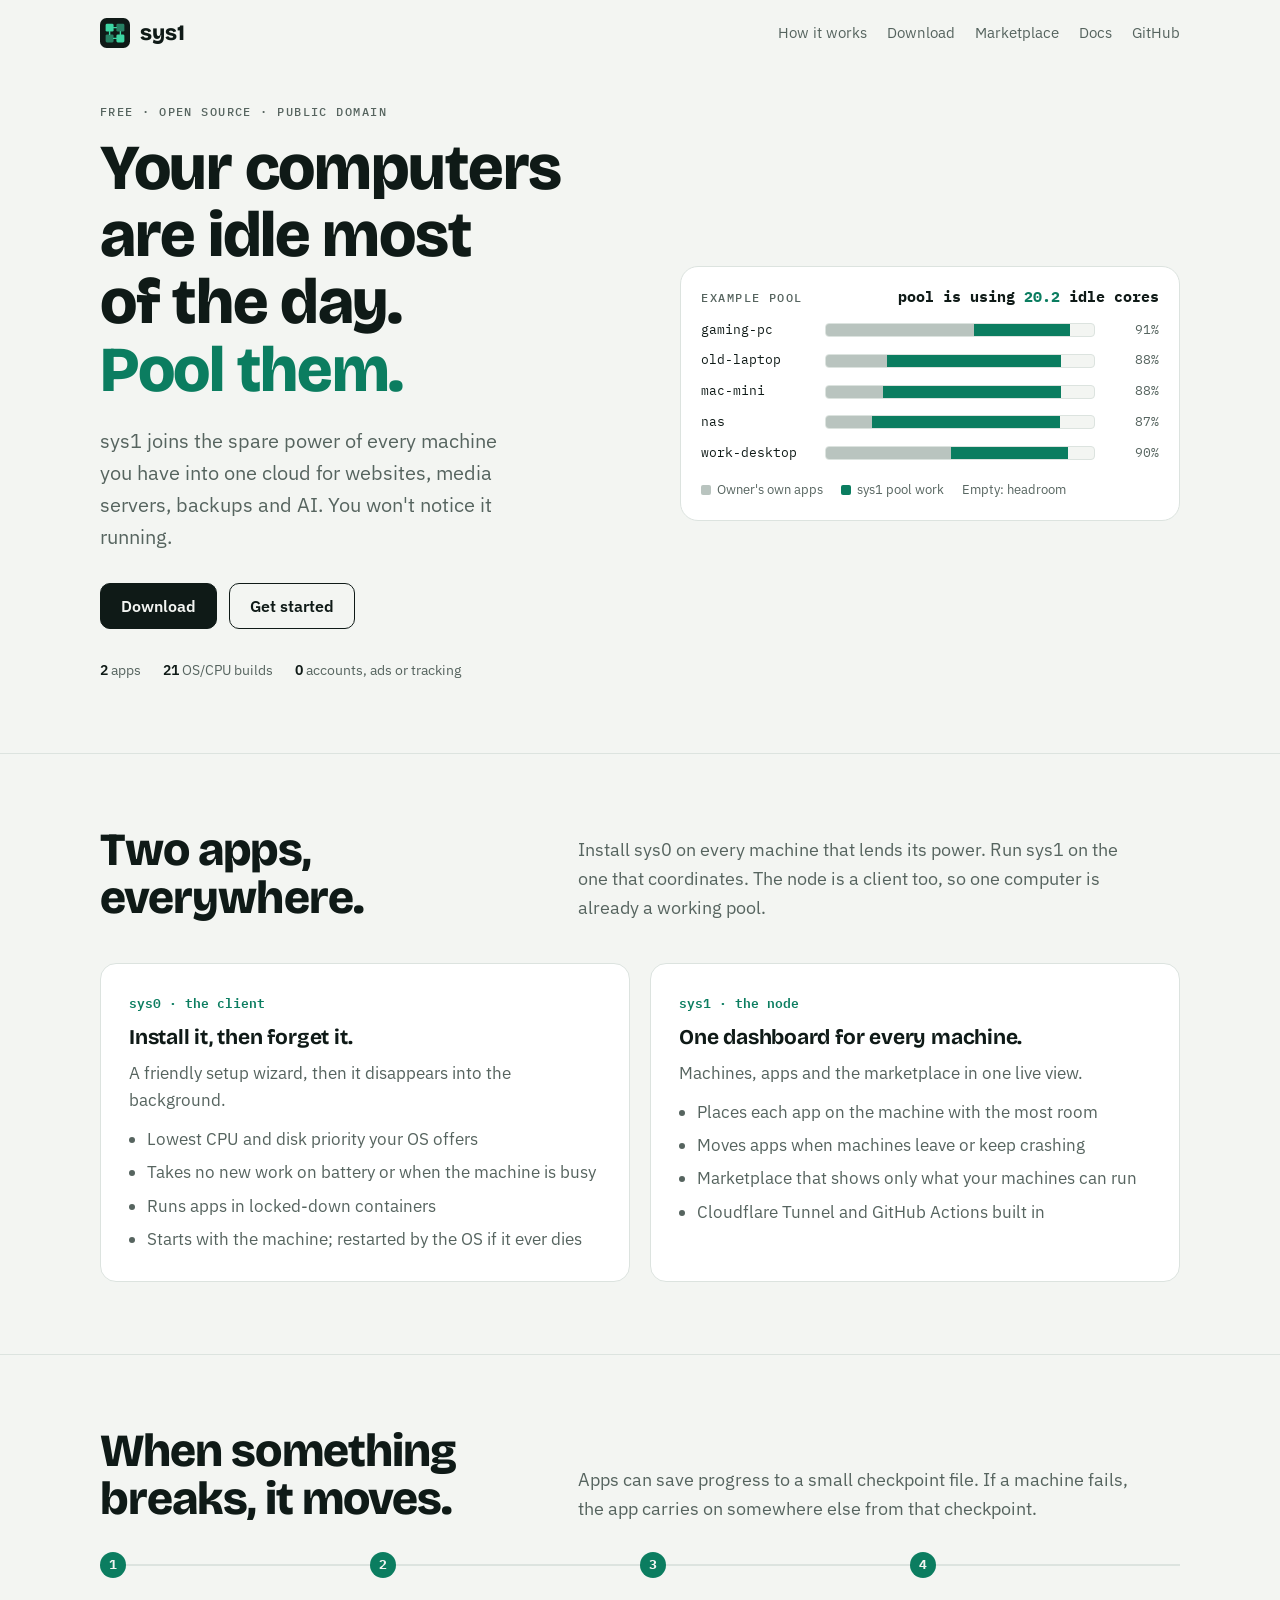
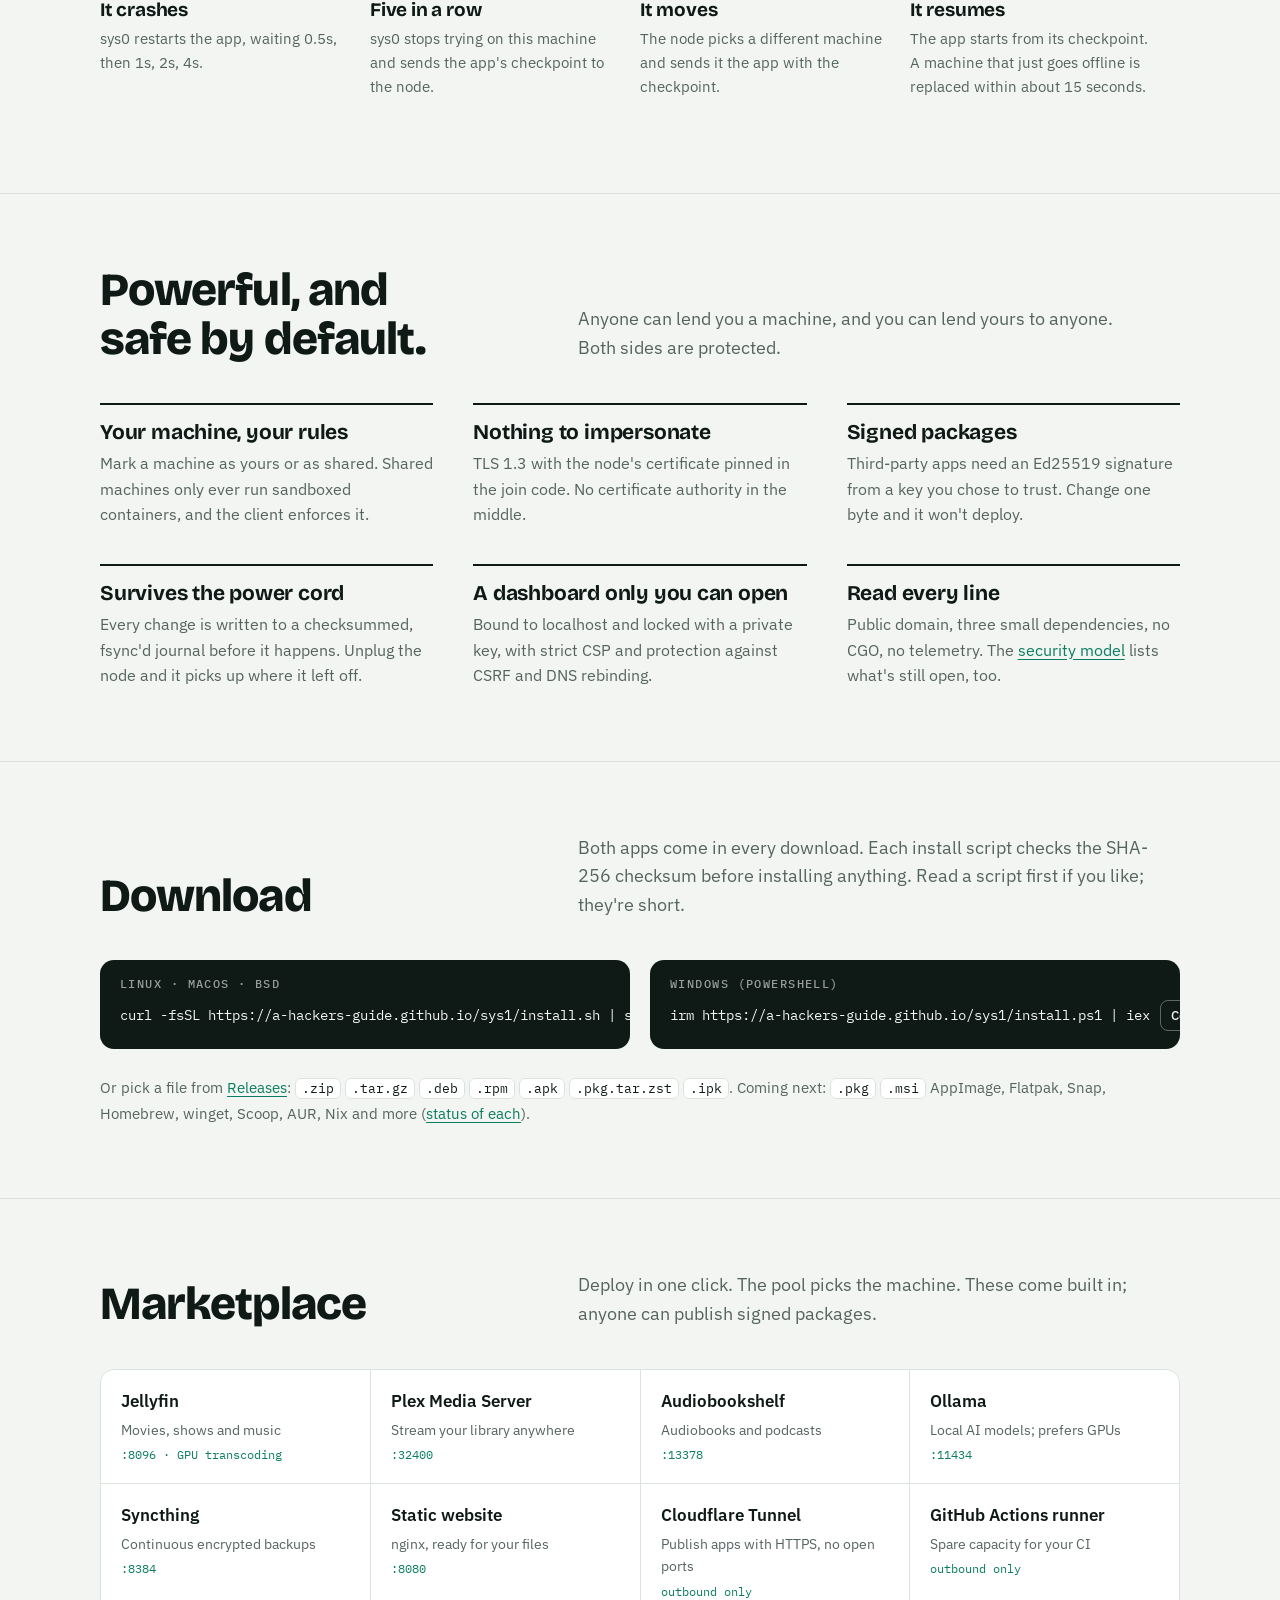
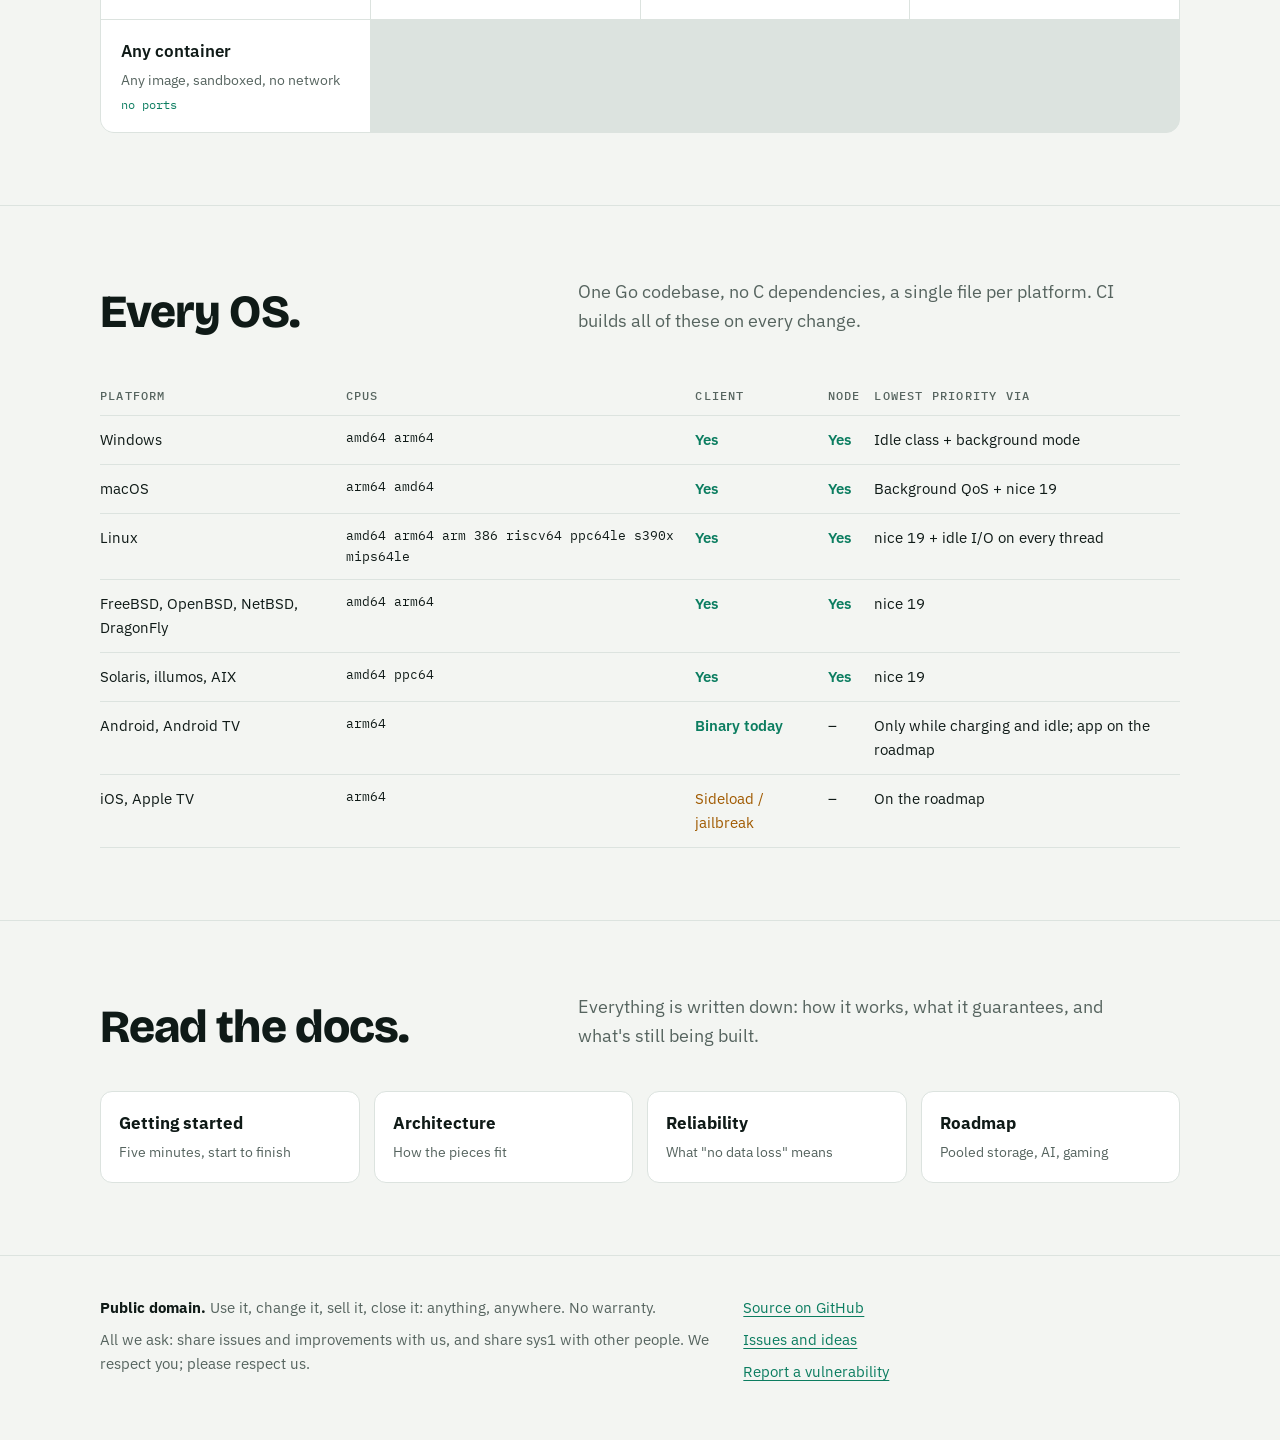
==== site/index.html @ 58df870a "ci, packaging, site: release pipeline and website - CI on Linux, macOS and Windows plus cross-compil" ====
<!doctype html>
<html lang="en">
<head>
<meta charset="utf-8">
<meta name="viewport" content="width=device-width, initial-scale=1, viewport-fit=cover">
<title>sys1</title>
<meta name="description" content="Pool the spare power of every computer you have into one cloud. Free, open source, public domain, every OS.">
<link rel="icon" href="logo.svg" type="image/svg+xml">
<link rel="preconnect" href="https://fonts.googleapis.com">
<link rel="preconnect" href="https://fonts.gstatic.com" crossorigin>
<link rel="stylesheet" href="https://fonts.googleapis.com/css2?family=Bricolage+Grotesque:opsz,wght@12..96,500;12..96,700;12..96,800&family=IBM+Plex+Sans:wght@400;500;600&family=IBM+Plex+Mono:wght@400;500&display=swap">
<style>
/* Layout: a machine-room page. One hero with a live "rack" of machines whose idle
   capacity fills with pool work, then plain, scannable sections on a single column grid. */
:root {
  --paper: #f3f5f2;
  --sheet: #ffffff;
  --ink: #0f1a17;
  --muted: #56645f;
  --rule: #dce3df;
  --led: #0b7d60;      /* idle-LED green: pool work */
  --led-soft: #d6efe6;
  --owner: #b9c4bf;    /* the owner's own usage */
  --amber: #a05a00;
  --display: "Bricolage Grotesque", "Avenir Next", "Segoe UI", sans-serif;
  --body: "IBM Plex Sans", system-ui, -apple-system, "Segoe UI", sans-serif;
  --mono: "IBM Plex Mono", ui-monospace, Menlo, Consolas, monospace;
  color-scheme: light;
}
@media (prefers-color-scheme: dark) {
  :root:not([data-theme="light"]) {
    --paper: #0c1312; --sheet: #131d1b; --ink: #e8efec; --muted: #93a39d; --rule: #22302d;
    --led: #3dd6a3; --led-soft: #133a30; --owner: #3a4945; --amber: #f2b13c; color-scheme: dark;
  }
}
:root[data-theme="dark"] {
  --paper: #0c1312; --sheet: #131d1b; --ink: #e8efec; --muted: #93a39d; --rule: #22302d;
  --led: #3dd6a3; --led-soft: #133a30; --owner: #3a4945; --amber: #f2b13c; color-scheme: dark;
}
* { box-sizing: border-box; }
html { -webkit-text-size-adjust: 100%; }
body {
  margin: 0; background: var(--paper); color: var(--ink);
  font: 17px/1.6 var(--body);
  padding-top: env(safe-area-inset-top, 0px); padding-bottom: env(safe-area-inset-bottom, 0px);
}
a { color: var(--led); text-underline-offset: 3px; }
a:focus-visible, button:focus-visible { outline: 2px solid var(--led); outline-offset: 3px; border-radius: 4px; }
.wrap {
  max-width: 1120px; margin: 0 auto;
  padding-left: max(20px, env(safe-area-inset-left, 0px)); padding-right: max(20px, env(safe-area-inset-right, 0px));
}
h1, h2, h3 { font-family: var(--display); line-height: 1.05; margin: 0; text-wrap: balance; letter-spacing: -.02em; }
h2 { font-size: clamp(30px, 4.4vw, 46px); font-weight: 800; }
h3 { font-size: 21px; font-weight: 700; letter-spacing: -.01em; }
p { margin: 0; }
code, pre, .mono { font-family: var(--mono); font-size: .86em; }
.label { font: 500 12px/1 var(--mono); letter-spacing: .12em; text-transform: uppercase; color: var(--muted); }

/* top bar */
.bar { display: flex; align-items: center; gap: 24px; padding-block: 18px; }
.brand { display: flex; align-items: center; gap: 10px; font: 800 22px var(--display); color: var(--ink); text-decoration: none; }
.bar nav { display: flex; gap: 20px; margin-left: auto; flex-wrap: wrap; }
.bar nav a { color: var(--muted); text-decoration: none; font-size: 15px; }
.bar nav a:hover { color: var(--ink); }

/* hero */
.hero { display: grid; grid-template-columns: 1.05fr 1fr; gap: 56px; align-items: center; padding-block: 40px 72px; }
.hero h1 { font-size: clamp(40px, 5.4vw, 64px); font-weight: 800; }
.hero h1 em { font-style: normal; color: var(--led); }
.hero .lede { font-size: 20px; color: var(--muted); margin-top: 22px; max-width: 34ch; }
.cta { display: flex; gap: 12px; flex-wrap: wrap; margin-top: 30px; }
.btn {
  display: inline-flex; align-items: center; gap: 8px; font: 600 16px var(--body); text-decoration: none;
  padding: 12px 20px; border-radius: 10px; border: 1.5px solid var(--ink); color: var(--ink);
}
.btn.solid { background: var(--ink); color: var(--paper); }
.btn:hover { transform: translateY(-1px); }
.facts { display: flex; gap: 22px; flex-wrap: wrap; margin-top: 30px; color: var(--muted); font-size: 14px; }
.facts b { color: var(--ink); font-weight: 600; }

/* the rack */
.rack { background: var(--sheet); border: 1px solid var(--rule); border-radius: 18px; padding: 20px; min-width: 0; }
.rack-head { display: flex; justify-content: space-between; align-items: baseline; margin-bottom: 14px; gap: 12px; flex-wrap: wrap; }
.rack-total { font: 700 15px var(--mono); font-variant-numeric: tabular-nums; }
.rack-total span { color: var(--led); }
.machines { display: grid; gap: 10px; }
.m { display: grid; grid-template-columns: 112px 1fr 52px; gap: 12px; align-items: center; font-size: 13px; }
.m .name { font-family: var(--mono); white-space: nowrap; overflow: hidden; text-overflow: ellipsis; }
.m .meter { height: 14px; border-radius: 4px; background: var(--paper); border: 1px solid var(--rule); display: flex; overflow: hidden; }
.m .own { background: var(--owner); transition: width .9s ease; }
.m .pool { background: var(--led); transition: width .9s ease; }
.m .pct { font-family: var(--mono); font-variant-numeric: tabular-nums; text-align: right; color: var(--muted); }
.legend { display: flex; gap: 18px; margin-top: 16px; font-size: 13px; color: var(--muted); flex-wrap: wrap; }
.legend i { display: inline-block; width: 10px; height: 10px; border-radius: 2px; margin-right: 6px; vertical-align: -1px; }

section { padding-block: 72px; border-top: 1px solid var(--rule); }
.intro { display: grid; grid-template-columns: 1fr 1.4fr; gap: 48px; margin-bottom: 40px; align-items: end; }
.intro p { color: var(--muted); font-size: 18px; max-width: 52ch; }

/* two apps */
.apps { display: grid; grid-template-columns: 1fr 1fr; gap: 20px; }
.app { background: var(--sheet); border: 1px solid var(--rule); border-radius: 16px; padding: 28px; display: grid; gap: 12px; align-content: start; }
.app .tag { font: 600 13px var(--mono); color: var(--led); }
.app ul { margin: 0; padding-left: 18px; color: var(--muted); display: grid; gap: 6px; }

/* features */
.feats { display: grid; grid-template-columns: repeat(3, 1fr); gap: 36px 40px; }
.feat { display: grid; gap: 8px; align-content: start; border-top: 2px solid var(--ink); padding-top: 16px; }
.feat p { color: var(--muted); font-size: 16px; }

/* failover sequence */
.steps { display: grid; grid-template-columns: repeat(4, 1fr); gap: 0; counter-reset: s; }
.step { padding: 22px 22px 22px 0; border-top: 2px solid var(--rule); position: relative; display: grid; gap: 8px; align-content: start; }
.step::before { counter-increment: s; content: counter(s); font: 700 13px var(--mono); color: var(--paper); background: var(--led); width: 26px; height: 26px; border-radius: 50%; display: grid; place-items: center; position: absolute; top: -14px; left: 0; }
.step h3 { margin-top: 12px; font-size: 19px; }
.step p { color: var(--muted); font-size: 15px; }

/* install */
.install { display: grid; grid-template-columns: 1fr 1fr; gap: 20px; }
.cmd { background: var(--ink); color: var(--paper); border-radius: 14px; padding: 18px 20px; display: grid; gap: 10px; min-width: 0; }
.cmd .label { color: color-mix(in srgb, var(--paper) 60%, transparent); }
.cmd-row { display: flex; gap: 10px; align-items: center; }
.cmd pre { margin: 0; overflow-x: auto; flex: 1; min-width: 0; font-size: 14px; }
.copy { font: 500 13px var(--body); background: transparent; color: var(--paper); border: 1px solid color-mix(in srgb, var(--paper) 35%, transparent); border-radius: 8px; padding: 6px 10px; cursor: pointer; flex: none; }
.copy:hover { border-color: var(--paper); }
.formats { margin-top: 26px; color: var(--muted); font-size: 15px; }
.formats code { background: var(--sheet); border: 1px solid var(--rule); border-radius: 6px; padding: 1px 6px; color: var(--ink); white-space: nowrap; line-height: 2.1; }

/* marketplace */
.pkgs { display: grid; grid-template-columns: repeat(auto-fill, minmax(230px, 1fr)); gap: 1px; background: var(--rule); border: 1px solid var(--rule); border-radius: 14px; overflow: hidden; }
.pkg { background: var(--sheet); padding: 18px 20px; display: grid; gap: 4px; align-content: start; }
.pkg b { font-weight: 600; }
.pkg span { color: var(--muted); font-size: 14px; }
.pkg .port { font-family: var(--mono); font-size: 12px; color: var(--led); }

/* platforms */
.plat { overflow-x: auto; }
table { border-collapse: collapse; width: 100%; font-size: 15px; min-width: 620px; }
th, td { text-align: left; padding: 12px 14px 12px 0; border-bottom: 1px solid var(--rule); vertical-align: top; }
th { font: 500 12px var(--mono); letter-spacing: .1em; text-transform: uppercase; color: var(--muted); }
td.y { color: var(--led); font-weight: 600; }
td.r { color: var(--amber); }

.docs { display: grid; grid-template-columns: repeat(4, 1fr); gap: 14px; }
.doc { display: grid; gap: 4px; padding: 18px; border: 1px solid var(--rule); border-radius: 12px; text-decoration: none; color: var(--ink); background: var(--sheet); }
.doc:hover { border-color: var(--led); }
.doc span { color: var(--muted); font-size: 14px; }

footer { border-top: 1px solid var(--rule); padding-block: 40px 56px; color: var(--muted); font-size: 15px; }
footer .wrap { display: grid; grid-template-columns: 1.4fr 1fr; gap: 32px; }
footer p + p { margin-top: 8px; }

@media (max-width: 900px) {
  .hero, .intro, .apps, .install, footer .wrap { grid-template-columns: 1fr; }
  .hero { gap: 36px; padding-block: 20px 56px; }
  .feats { grid-template-columns: 1fr 1fr; }
  .steps { grid-template-columns: 1fr 1fr; row-gap: 28px; }
  .docs { grid-template-columns: 1fr 1fr; }
}
@media (max-width: 560px) {
  body { font-size: 16px; }
  .bar nav { display: none; }
  .feats, .steps, .docs { grid-template-columns: 1fr; }
  .m { grid-template-columns: 84px 1fr 44px; gap: 8px; }
  .hero .lede { font-size: 18px; }
  section { padding-block: 56px; }
}
@media (prefers-reduced-motion: reduce) { * { transition: none !important; } .btn:hover { transform: none; } }
</style>
</head>
<body>
<header class="wrap bar">
  <a class="brand" href="#"><img src="logo.svg" width="30" height="30" alt="">sys1</a>
  <nav aria-label="Main">
    <a href="#how">How it works</a>
    <a href="#download">Download</a>
    <a href="#marketplace">Marketplace</a>
    <a href="https://github.com/A-Hackers-Guide/sys1/tree/main/docs">Docs</a>
    <a href="https://github.com/A-Hackers-Guide/sys1">GitHub</a>
  </nav>
</header>

<main>
  <div class="wrap hero">
    <div>
      <p class="label">Free · open source · public domain</p>
      <h1 style="margin-top:16px">Your computers are idle most of the day. <em>Pool them.</em></h1>
      <p class="lede">sys1 joins the spare power of every machine you have into one cloud for websites, media servers, backups and AI. You won't notice it running.</p>
      <div class="cta">
        <a class="btn solid" href="#download">Download</a>
        <a class="btn" href="https://github.com/A-Hackers-Guide/sys1/blob/main/docs/GETTING-STARTED.md">Get started</a>
      </div>
      <div class="facts">
        <span><b>2</b> apps</span>
        <span><b>21</b> OS/CPU builds</span>
        <span><b>0</b> accounts, ads or tracking</span>
      </div>
    </div>

    <figure class="rack" aria-label="Example pool of five machines" style="margin:0">
      <div class="rack-head">
        <span class="label">Example pool</span>
        <span class="rack-total">pool is using <span id="total">0.0</span> idle cores</span>
      </div>
      <div class="machines" id="machines"></div>
      <div class="legend">
        <span><i style="background:var(--owner)"></i>Owner's own apps</span>
        <span><i style="background:var(--led)"></i>sys1 pool work</span>
        <span>Empty: headroom</span>
      </div>
    </figure>
  </div>

  <section id="how">
    <div class="wrap">
      <div class="intro">
        <h2>Two apps, everywhere.</h2>
        <p>Install sys0 on every machine that lends its power. Run sys1 on the one that coordinates. The node is a client too, so one computer is already a working pool.</p>
      </div>
      <div class="apps">
        <article class="app">
          <span class="tag">sys0 · the client</span>
          <h3>Install it, then forget it.</h3>
          <p style="color:var(--muted)">A friendly setup wizard, then it disappears into the background.</p>
          <ul>
            <li>Lowest CPU and disk priority your OS offers</li>
            <li>Takes no new work on battery or when the machine is busy</li>
            <li>Runs apps in locked-down containers</li>
            <li>Starts with the machine; restarted by the OS if it ever dies</li>
          </ul>
        </article>
        <article class="app">
          <span class="tag">sys1 · the node</span>
          <h3>One dashboard for every machine.</h3>
          <p style="color:var(--muted)">Machines, apps and the marketplace in one live view.</p>
          <ul>
            <li>Places each app on the machine with the most room</li>
            <li>Moves apps when machines leave or keep crashing</li>
            <li>Marketplace that shows only what your machines can run</li>
            <li>Cloudflare Tunnel and GitHub Actions built in</li>
          </ul>
        </article>
      </div>
    </div>
  </section>

  <section>
    <div class="wrap">
      <div class="intro">
        <h2>When something breaks, it moves.</h2>
        <p>Apps can save progress to a small checkpoint file. If a machine fails, the app carries on somewhere else from that checkpoint.</p>
      </div>
      <div class="steps">
        <div class="step"><h3>It crashes</h3><p>sys0 restarts the app, waiting 0.5s, then 1s, 2s, 4s.</p></div>
        <div class="step"><h3>Five in a row</h3><p>sys0 stops trying on this machine and sends the app's checkpoint to the node.</p></div>
        <div class="step"><h3>It moves</h3><p>The node picks a different machine and sends it the app with the checkpoint.</p></div>
        <div class="step"><h3>It resumes</h3><p>The app starts from its checkpoint. A machine that just goes offline is replaced within about 15 seconds.</p></div>
      </div>
    </div>
  </section>

  <section>
    <div class="wrap">
      <div class="intro">
        <h2>Powerful, and safe by default.</h2>
        <p>Anyone can lend you a machine, and you can lend yours to anyone. Both sides are protected.</p>
      </div>
      <div class="feats">
        <div class="feat"><h3>Your machine, your rules</h3><p>Mark a machine as yours or as shared. Shared machines only ever run sandboxed containers, and the client enforces it.</p></div>
        <div class="feat"><h3>Nothing to impersonate</h3><p>TLS 1.3 with the node's certificate pinned in the join code. No certificate authority in the middle.</p></div>
        <div class="feat"><h3>Signed packages</h3><p>Third-party apps need an Ed25519 signature from a key you chose to trust. Change one byte and it won't deploy.</p></div>
        <div class="feat"><h3>Survives the power cord</h3><p>Every change is written to a checksummed, fsync'd journal before it happens. Unplug the node and it picks up where it left off.</p></div>
        <div class="feat"><h3>A dashboard only you can open</h3><p>Bound to localhost and locked with a private key, with strict CSP and protection against CSRF and DNS rebinding.</p></div>
        <div class="feat"><h3>Read every line</h3><p>Public domain, three small dependencies, no CGO, no telemetry. The <a href="https://github.com/A-Hackers-Guide/sys1/blob/main/docs/SECURITY-MODEL.md">security model</a> lists what's still open, too.</p></div>
      </div>
    </div>
  </section>

  <section id="download">
    <div class="wrap">
      <div class="intro">
        <h2>Download</h2>
        <p>Both apps come in every download. Each install script checks the SHA-256 checksum before installing anything. Read a script first if you like; they're short.</p>
      </div>
      <div class="install">
        <div class="cmd">
          <span class="label">Linux · macOS · BSD</span>
          <div class="cmd-row"><pre id="c1">curl -fsSL https://a-hackers-guide.github.io/sys1/install.sh | sh</pre><button class="copy" data-copy="c1">Copy</button></div>
        </div>
        <div class="cmd">
          <span class="label">Windows (PowerShell)</span>
          <div class="cmd-row"><pre id="c2">irm https://a-hackers-guide.github.io/sys1/install.ps1 | iex</pre><button class="copy" data-copy="c2">Copy</button></div>
        </div>
      </div>
      <p class="formats">
        Or pick a file from <a href="https://github.com/A-Hackers-Guide/sys1/releases">Releases</a>:
        <code>.zip</code> <code>.tar.gz</code> <code>.deb</code> <code>.rpm</code> <code>.apk</code> <code>.pkg.tar.zst</code> <code>.ipk</code>.
        Coming next: <code>.pkg</code> <code>.msi</code> AppImage, Flatpak, Snap, Homebrew, winget, Scoop, AUR, Nix and more
        (<a href="https://github.com/A-Hackers-Guide/sys1/blob/main/docs/DISTRIBUTION.md">status of each</a>).
      </p>
    </div>
  </section>

  <section id="marketplace">
    <div class="wrap">
      <div class="intro">
        <h2>Marketplace</h2>
        <p>Deploy in one click. The pool picks the machine. These come built in; anyone can publish signed packages.</p>
      </div>
      <div class="pkgs">
        <div class="pkg"><b>Jellyfin</b><span>Movies, shows and music</span><span class="port">:8096 · GPU transcoding</span></div>
        <div class="pkg"><b>Plex Media Server</b><span>Stream your library anywhere</span><span class="port">:32400</span></div>
        <div class="pkg"><b>Audiobookshelf</b><span>Audiobooks and podcasts</span><span class="port">:13378</span></div>
        <div class="pkg"><b>Ollama</b><span>Local AI models; prefers GPUs</span><span class="port">:11434</span></div>
        <div class="pkg"><b>Syncthing</b><span>Continuous encrypted backups</span><span class="port">:8384</span></div>
        <div class="pkg"><b>Static website</b><span>nginx, ready for your files</span><span class="port">:8080</span></div>
        <div class="pkg"><b>Cloudflare Tunnel</b><span>Publish apps with HTTPS, no open ports</span><span class="port">outbound only</span></div>
        <div class="pkg"><b>GitHub Actions runner</b><span>Spare capacity for your CI</span><span class="port">outbound only</span></div>
        <div class="pkg"><b>Any container</b><span>Any image, sandboxed, no network</span><span class="port">no ports</span></div>
      </div>
    </div>
  </section>

  <section>
    <div class="wrap">
      <div class="intro">
        <h2>Every OS.</h2>
        <p>One Go codebase, no C dependencies, a single file per platform. CI builds all of these on every change.</p>
      </div>
      <div class="plat">
        <table>
          <thead><tr><th>Platform</th><th>CPUs</th><th>Client</th><th>Node</th><th>Lowest priority via</th></tr></thead>
          <tbody>
            <tr><td>Windows</td><td class="mono">amd64 arm64</td><td class="y">Yes</td><td class="y">Yes</td><td>Idle class + background mode</td></tr>
            <tr><td>macOS</td><td class="mono">arm64 amd64</td><td class="y">Yes</td><td class="y">Yes</td><td>Background QoS + nice 19</td></tr>
            <tr><td>Linux</td><td class="mono">amd64 arm64 arm 386 riscv64 ppc64le s390x mips64le</td><td class="y">Yes</td><td class="y">Yes</td><td>nice 19 + idle I/O on every thread</td></tr>
            <tr><td>FreeBSD, OpenBSD, NetBSD, DragonFly</td><td class="mono">amd64 arm64</td><td class="y">Yes</td><td class="y">Yes</td><td>nice 19</td></tr>
            <tr><td>Solaris, illumos, AIX</td><td class="mono">amd64 ppc64</td><td class="y">Yes</td><td class="y">Yes</td><td>nice 19</td></tr>
            <tr><td>Android, Android TV</td><td class="mono">arm64</td><td class="y">Binary today</td><td>–</td><td>Only while charging and idle; app on the roadmap</td></tr>
            <tr><td>iOS, Apple TV</td><td class="mono">arm64</td><td class="r">Sideload / jailbreak</td><td>–</td><td>On the roadmap</td></tr>
          </tbody>
        </table>
      </div>
    </div>
  </section>

  <section>
    <div class="wrap">
      <div class="intro">
        <h2>Read the docs.</h2>
        <p>Everything is written down: how it works, what it guarantees, and what's still being built.</p>
      </div>
      <div class="docs">
        <a class="doc" href="https://github.com/A-Hackers-Guide/sys1/blob/main/docs/GETTING-STARTED.md"><b>Getting started</b><span>Five minutes, start to finish</span></a>
        <a class="doc" href="https://github.com/A-Hackers-Guide/sys1/blob/main/docs/ARCHITECTURE.md"><b>Architecture</b><span>How the pieces fit</span></a>
        <a class="doc" href="https://github.com/A-Hackers-Guide/sys1/blob/main/docs/RELIABILITY.md"><b>Reliability</b><span>What "no data loss" means</span></a>
        <a class="doc" href="https://github.com/A-Hackers-Guide/sys1/blob/main/docs/ROADMAP.md"><b>Roadmap</b><span>Pooled storage, AI, gaming</span></a>
      </div>
    </div>
  </section>
</main>

<footer>
  <div class="wrap">
    <div>
      <p><b style="color:var(--ink)">Public domain.</b> Use it, change it, sell it, close it: anything, anywhere. No warranty.</p>
      <p>All we ask: share issues and improvements with us, and share sys1 with other people. We respect you; please respect us.</p>
    </div>
    <div>
      <p><a href="https://github.com/A-Hackers-Guide/sys1">Source on GitHub</a></p>
      <p><a href="https://github.com/A-Hackers-Guide/sys1/issues">Issues and ideas</a></p>
      <p><a href="https://github.com/A-Hackers-Guide/sys1/security/advisories/new">Report a vulnerability</a></p>
    </div>
  </div>
</footer>

<script>
// The rack: five example machines. Grey is what the owner is using; green is
// the pool filling the gap, never more, and backing off when the owner needs it.
(() => {
  const rack = [
    ["gaming-pc", 8], ["old-laptop", 4], ["mac-mini", 10], ["nas", 4], ["work-desktop", 12],
  ].map(([name, cores]) => ({ name, cores, own: 0.2 + Math.random() * 0.4 }));
  const host = document.getElementById("machines");
  rack.forEach((m) => {
    const row = document.createElement("div");
    row.className = "m";
    row.innerHTML = '<span class="name"></span><span class="meter"><i class="own"></i><i class="pool"></i></span><span class="pct"></span>';
    row.querySelector(".name").textContent = m.name;
    host.append(row);
    m.el = row;
  });
  const still = matchMedia("(prefers-reduced-motion: reduce)").matches;
  function tick() {
    let total = 0;
    rack.forEach((m) => {
      if (!still) m.own = Math.min(0.92, Math.max(0.04, m.own + (Math.random() - 0.5) * 0.35));
      const pool = Math.max(0, 0.95 - m.own) * 0.9;
      total += pool * m.cores;
      m.el.querySelector(".own").style.width = (m.own * 100).toFixed(1) + "%";
      m.el.querySelector(".pool").style.width = (pool * 100).toFixed(1) + "%";
      m.el.querySelector(".pct").textContent = Math.round((m.own + pool) * 100) + "%";
    });
    document.getElementById("total").textContent = total.toFixed(1);
  }
  tick();
  if (!still) setInterval(tick, 1800);

  document.querySelectorAll("[data-copy]").forEach((b) => b.addEventListener("click", async () => {
    const text = document.getElementById(b.dataset.copy).textContent;
    try { await navigator.clipboard.writeText(text); b.textContent = "Copied"; }
    catch { getSelection().selectAllChildren(document.getElementById(b.dataset.copy)); b.textContent = "Press ⌘C"; }
    setTimeout(() => (b.textContent = "Copy"), 1800);
  }));
})();
</script>
</body>
</html>
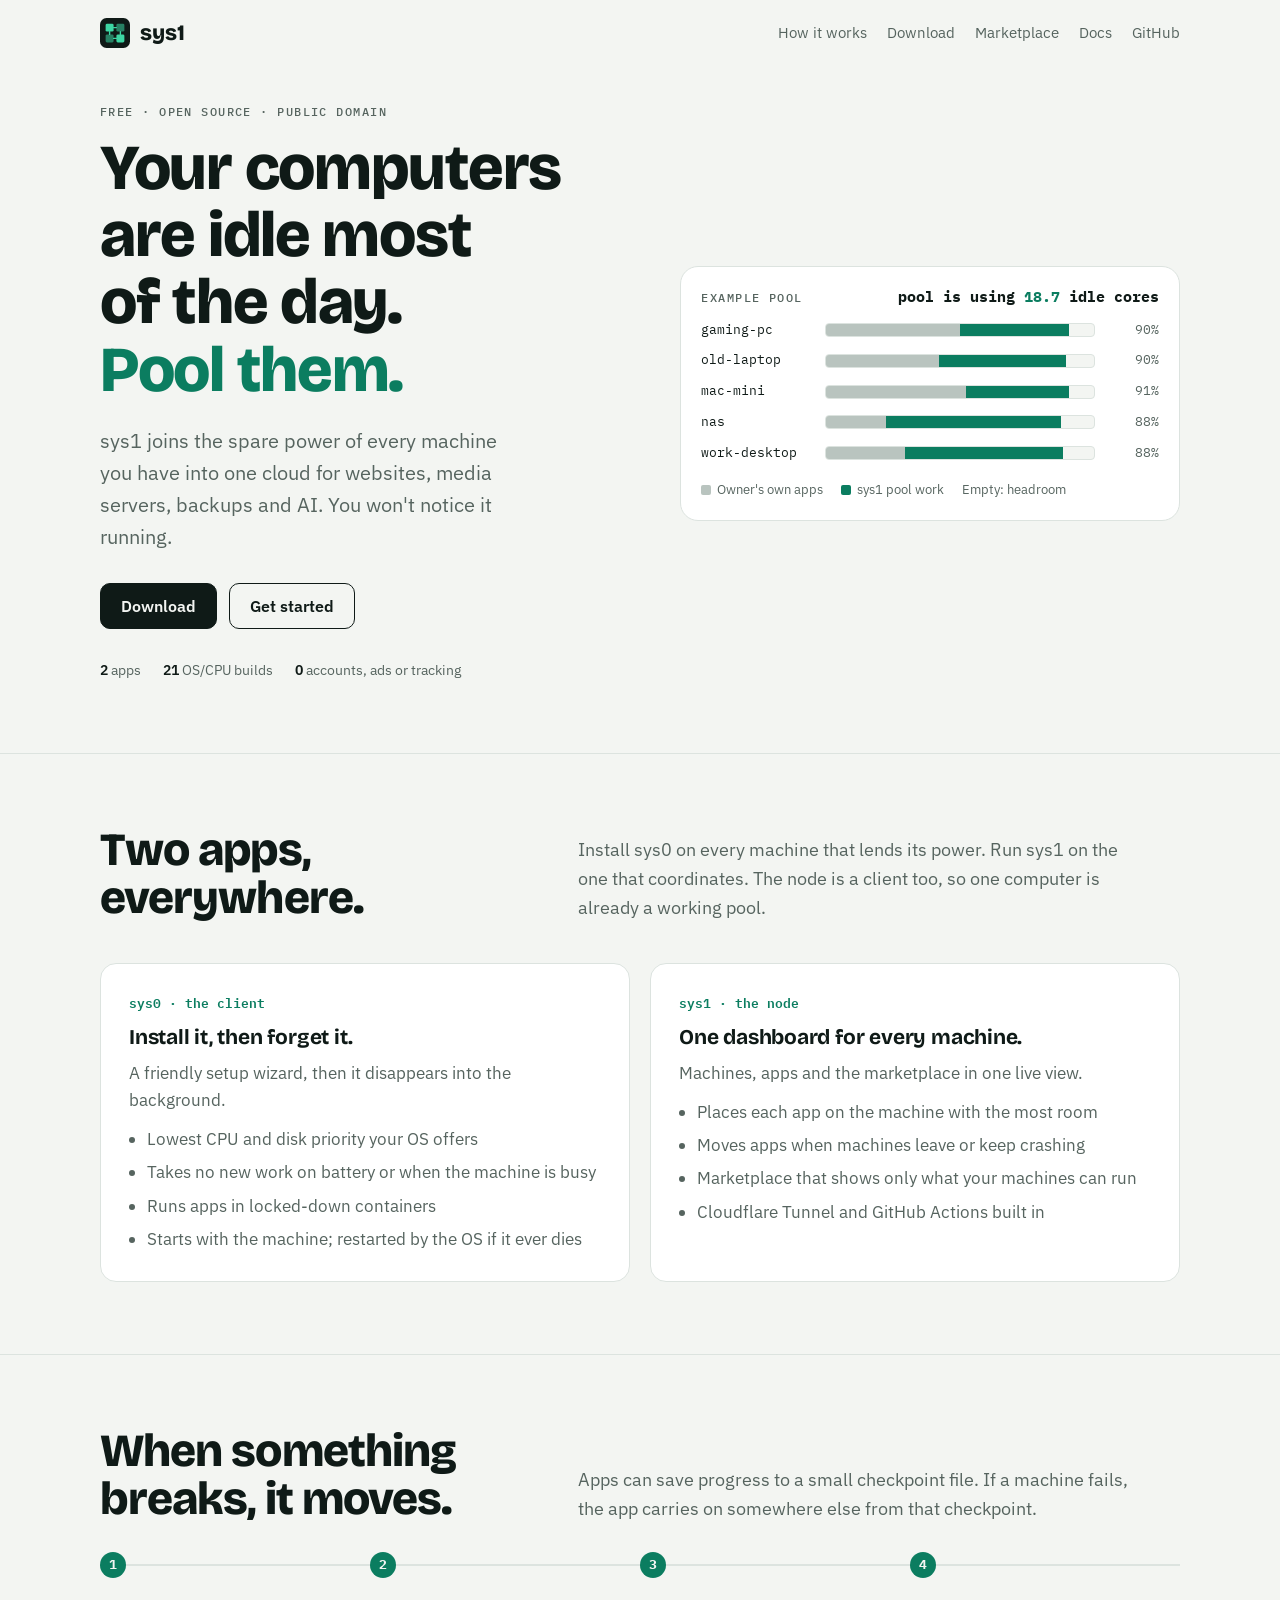
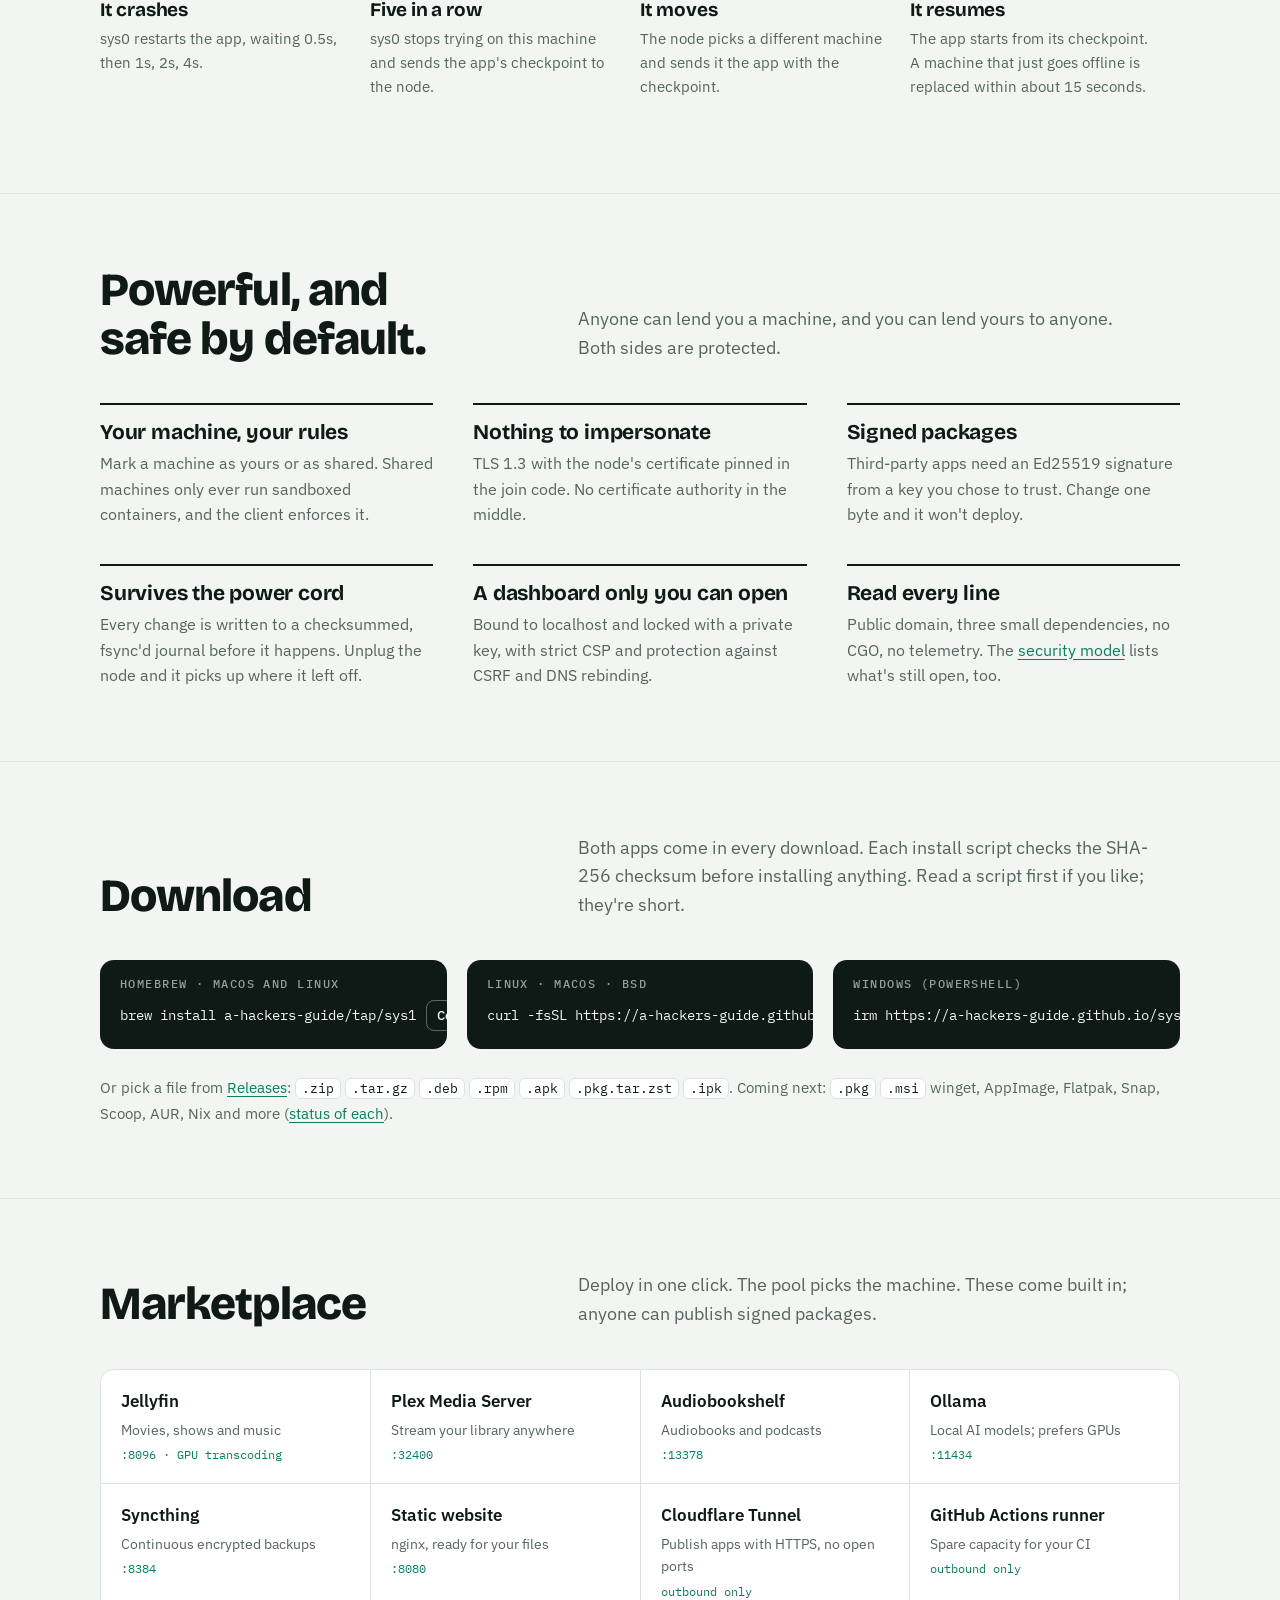
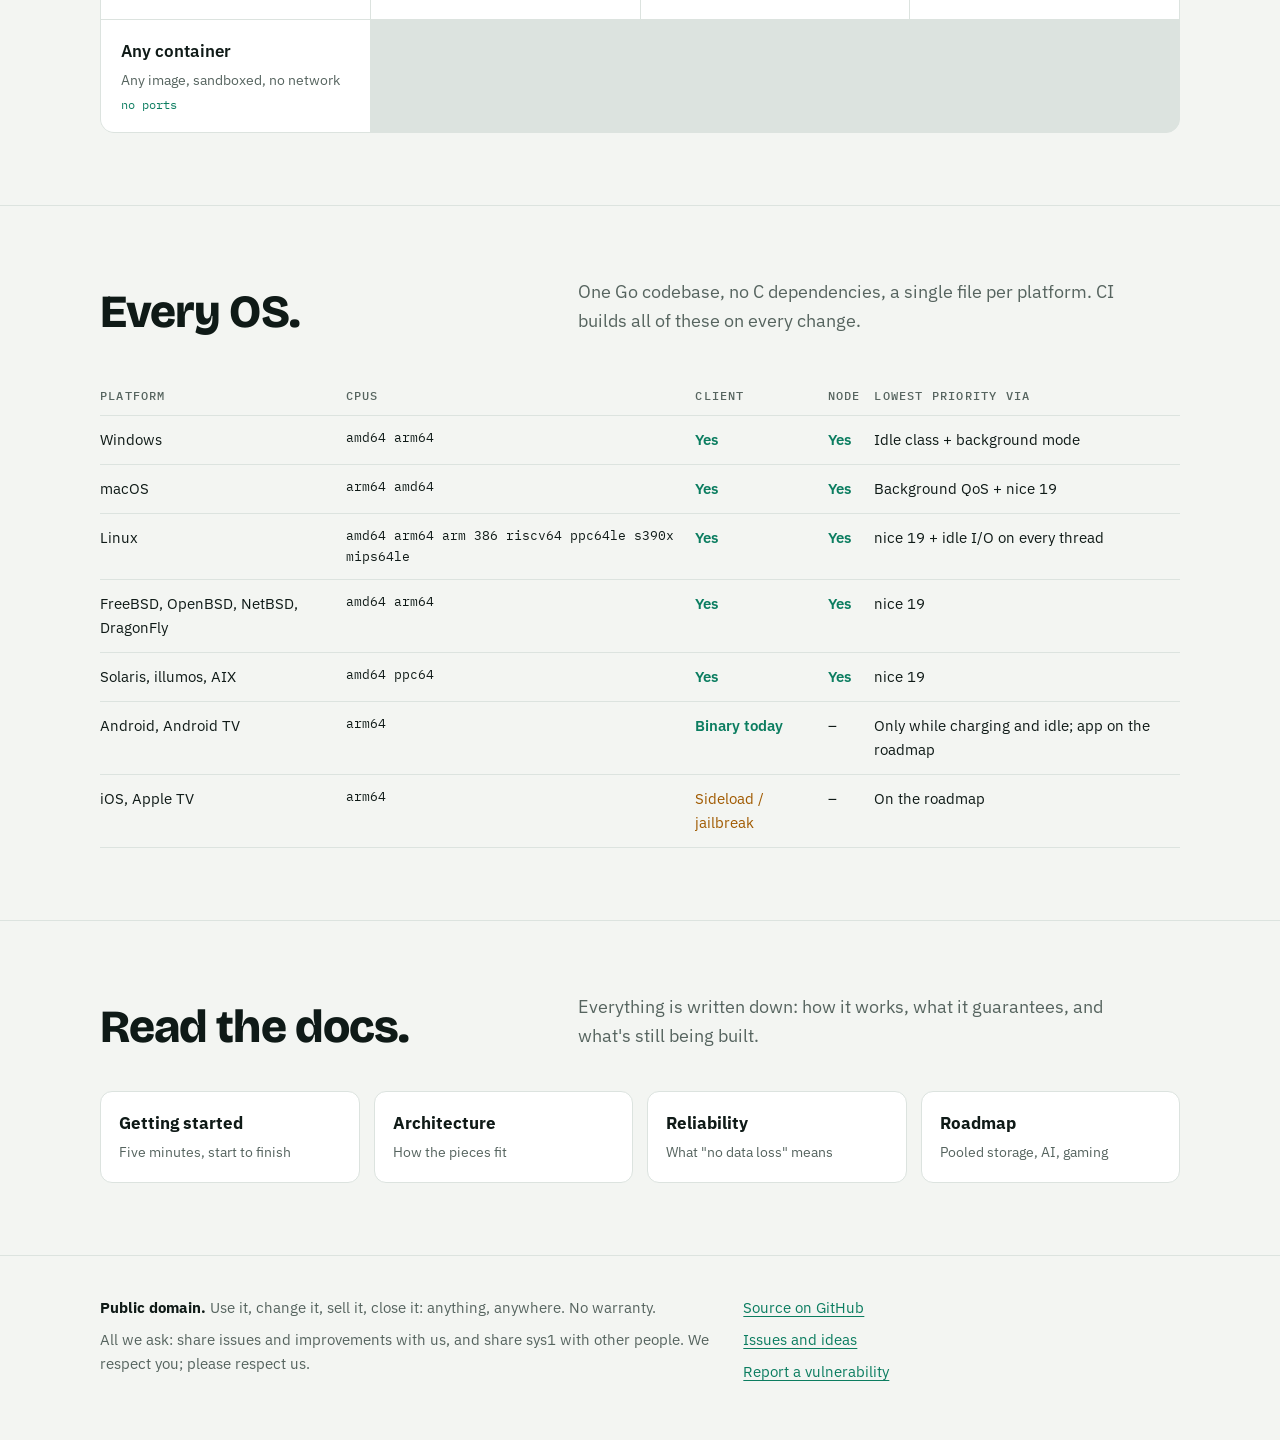
==== commit d7913ea3: "docs, site: install with Homebrew; winget status Homebrew is live through A-Hackers-Guide/homebrew-t" ====
--- a/site/index.html
+++ b/site/index.html
@@ -117,7 +117,7 @@
 .step p { color: var(--muted); font-size: 15px; }
 
 /* install */
-.install { display: grid; grid-template-columns: 1fr 1fr; gap: 20px; }
+.install { display: grid; grid-template-columns: repeat(3, 1fr); gap: 20px; }
 .cmd { background: var(--ink); color: var(--paper); border-radius: 14px; padding: 18px 20px; display: grid; gap: 10px; min-width: 0; }
 .cmd .label { color: color-mix(in srgb, var(--paper) 60%, transparent); }
 .cmd-row { display: flex; gap: 10px; align-items: center; }
@@ -285,6 +285,10 @@
       </div>
       <div class="install">
         <div class="cmd">
+          <span class="label">Homebrew · macOS and Linux</span>
+          <div class="cmd-row"><pre id="c0">brew install a-hackers-guide/tap/sys1</pre><button class="copy" data-copy="c0">Copy</button></div>
+        </div>
+        <div class="cmd">
           <span class="label">Linux · macOS · BSD</span>
           <div class="cmd-row"><pre id="c1">curl -fsSL https://a-hackers-guide.github.io/sys1/install.sh | sh</pre><button class="copy" data-copy="c1">Copy</button></div>
         </div>
@@ -296,7 +300,7 @@
       <p class="formats">
         Or pick a file from <a href="https://github.com/A-Hackers-Guide/sys1/releases">Releases</a>:
         <code>.zip</code> <code>.tar.gz</code> <code>.deb</code> <code>.rpm</code> <code>.apk</code> <code>.pkg.tar.zst</code> <code>.ipk</code>.
-        Coming next: <code>.pkg</code> <code>.msi</code> AppImage, Flatpak, Snap, Homebrew, winget, Scoop, AUR, Nix and more
+        Coming next: <code>.pkg</code> <code>.msi</code> winget, AppImage, Flatpak, Snap, Scoop, AUR, Nix and more
         (<a href="https://github.com/A-Hackers-Guide/sys1/blob/main/docs/DISTRIBUTION.md">status of each</a>).
       </p>
     </div>
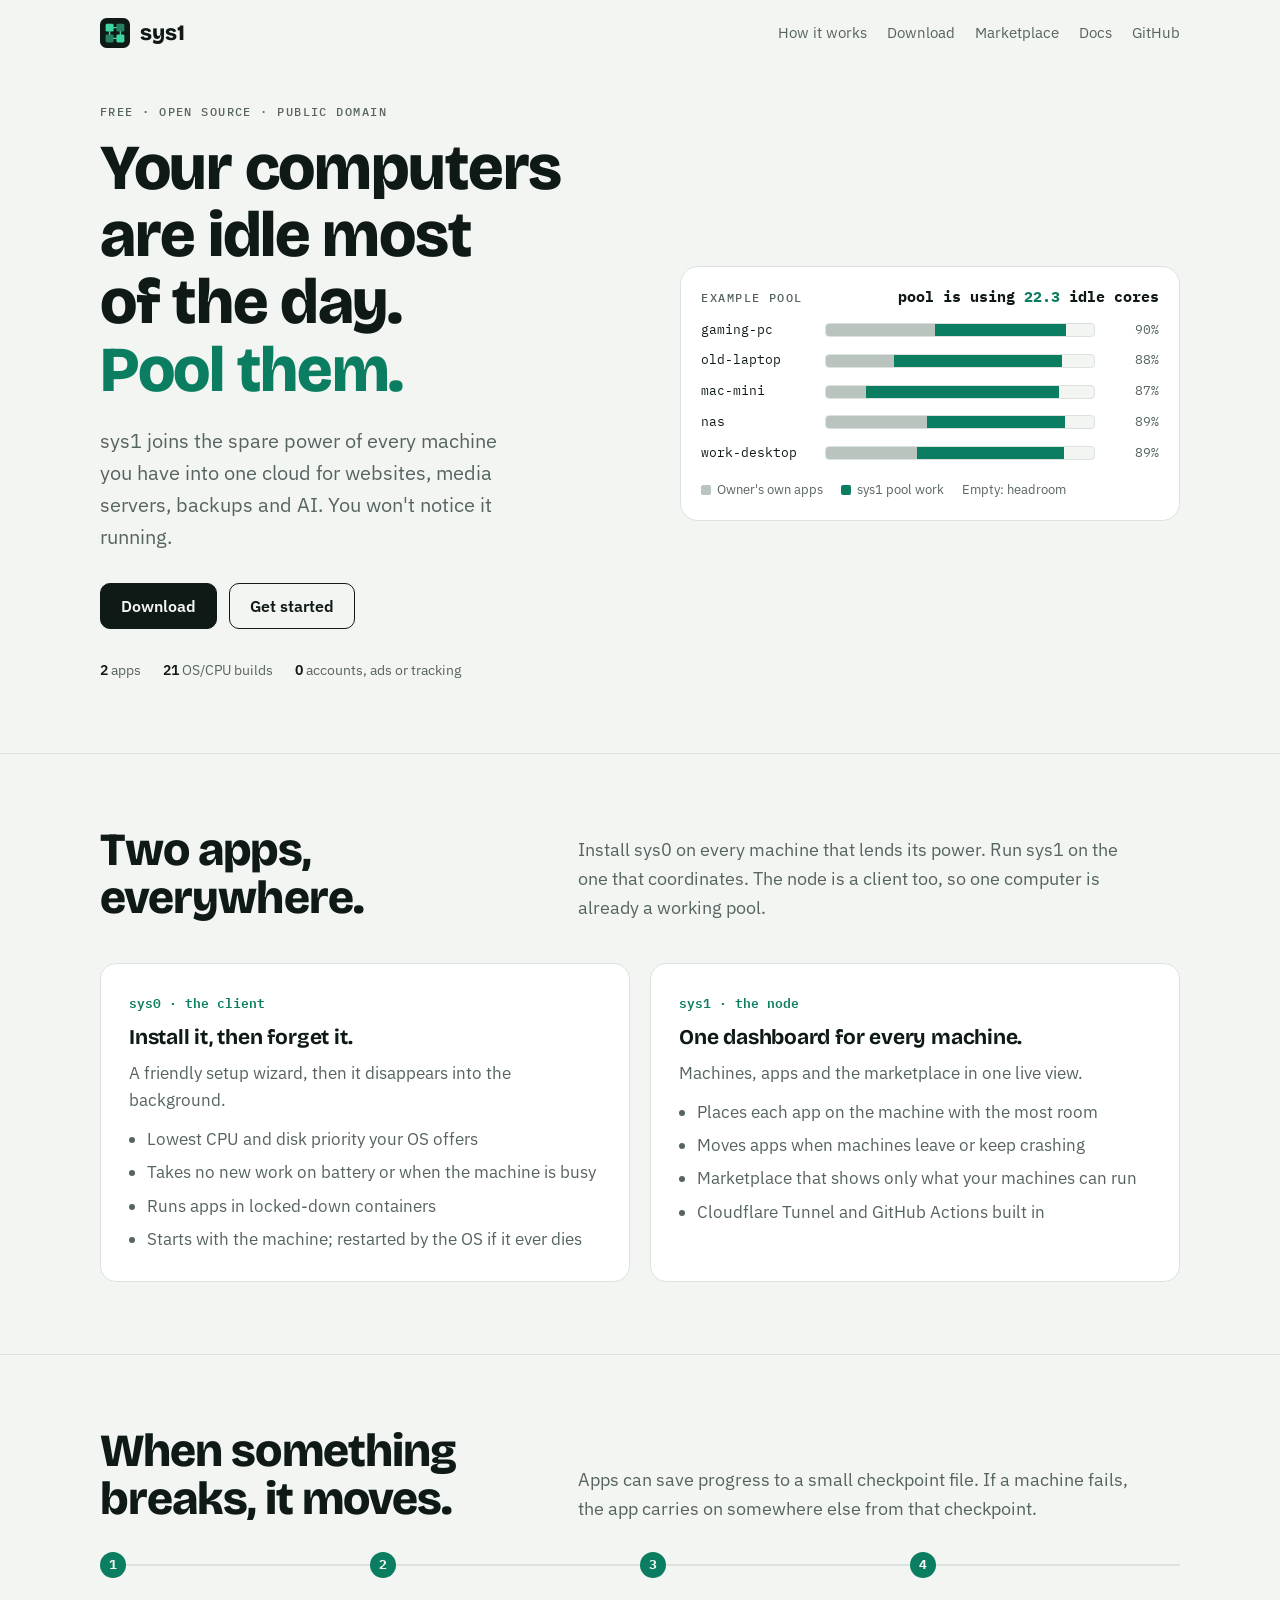
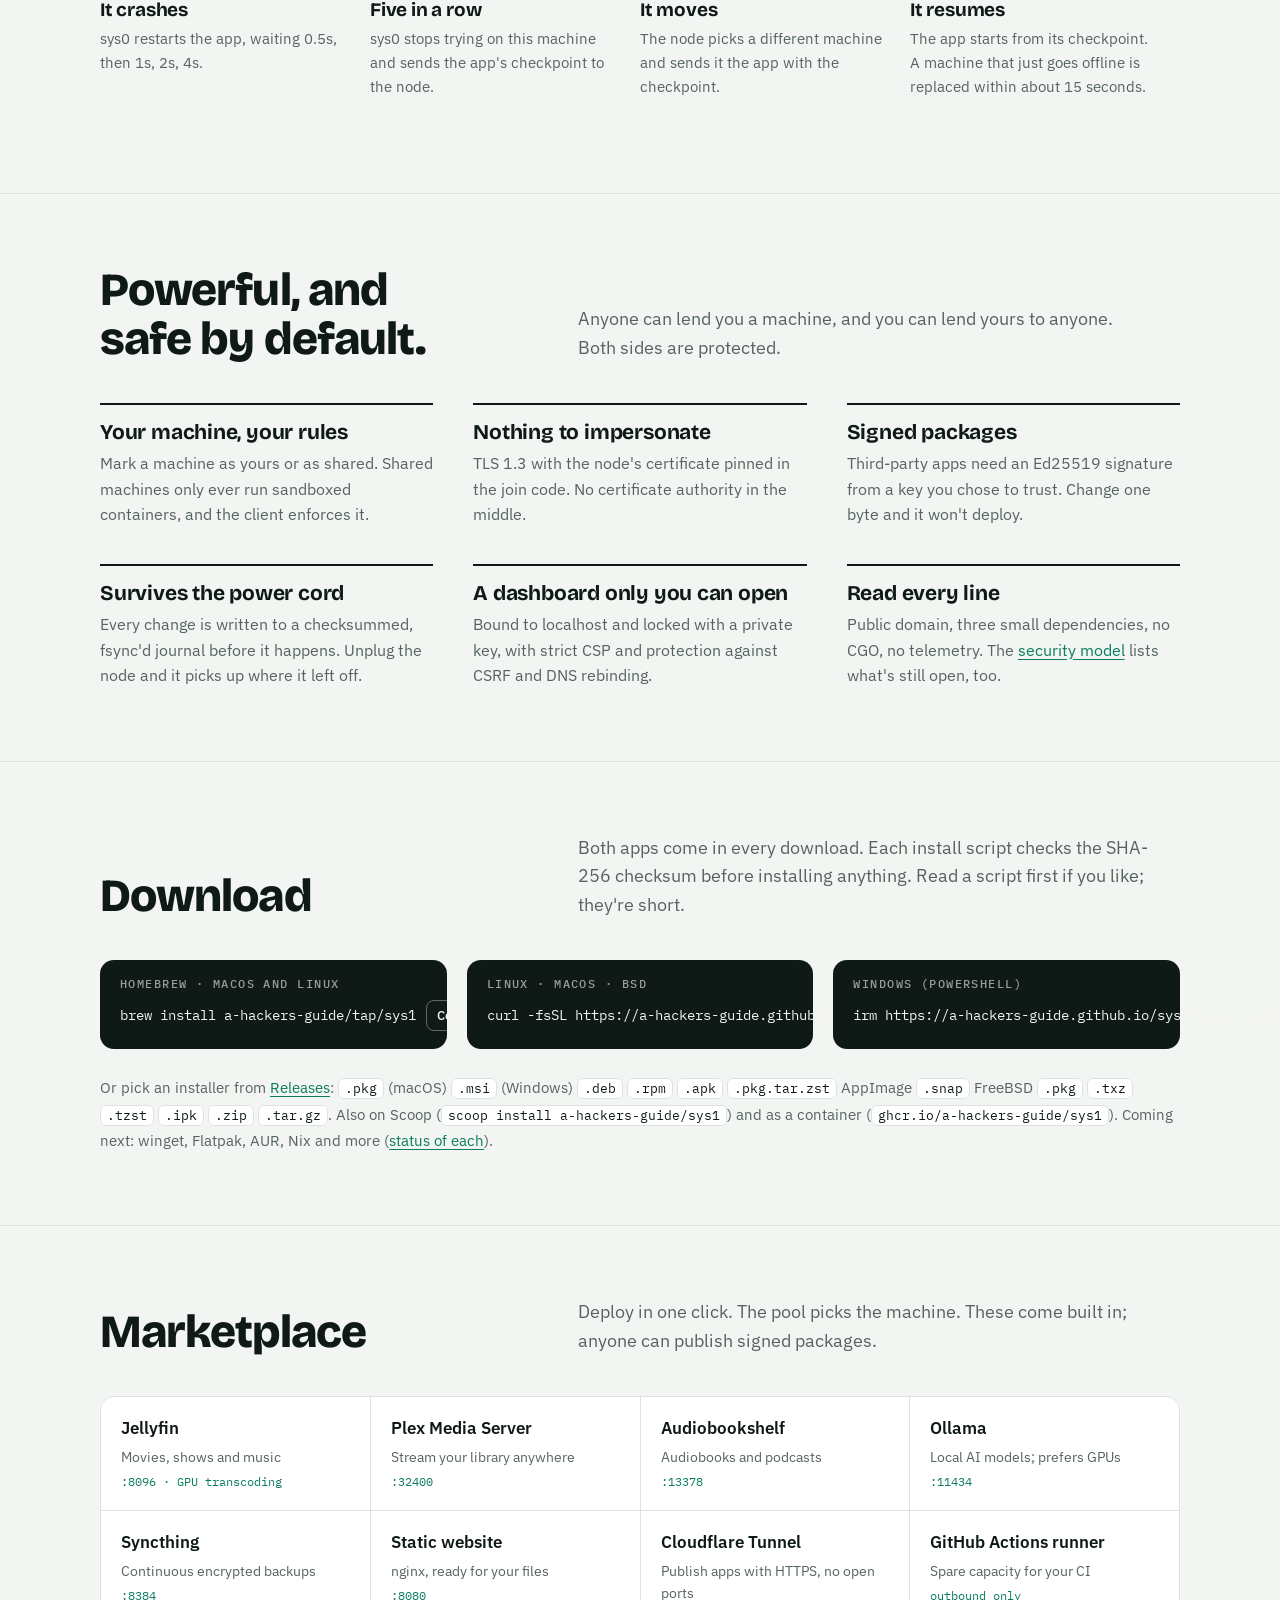
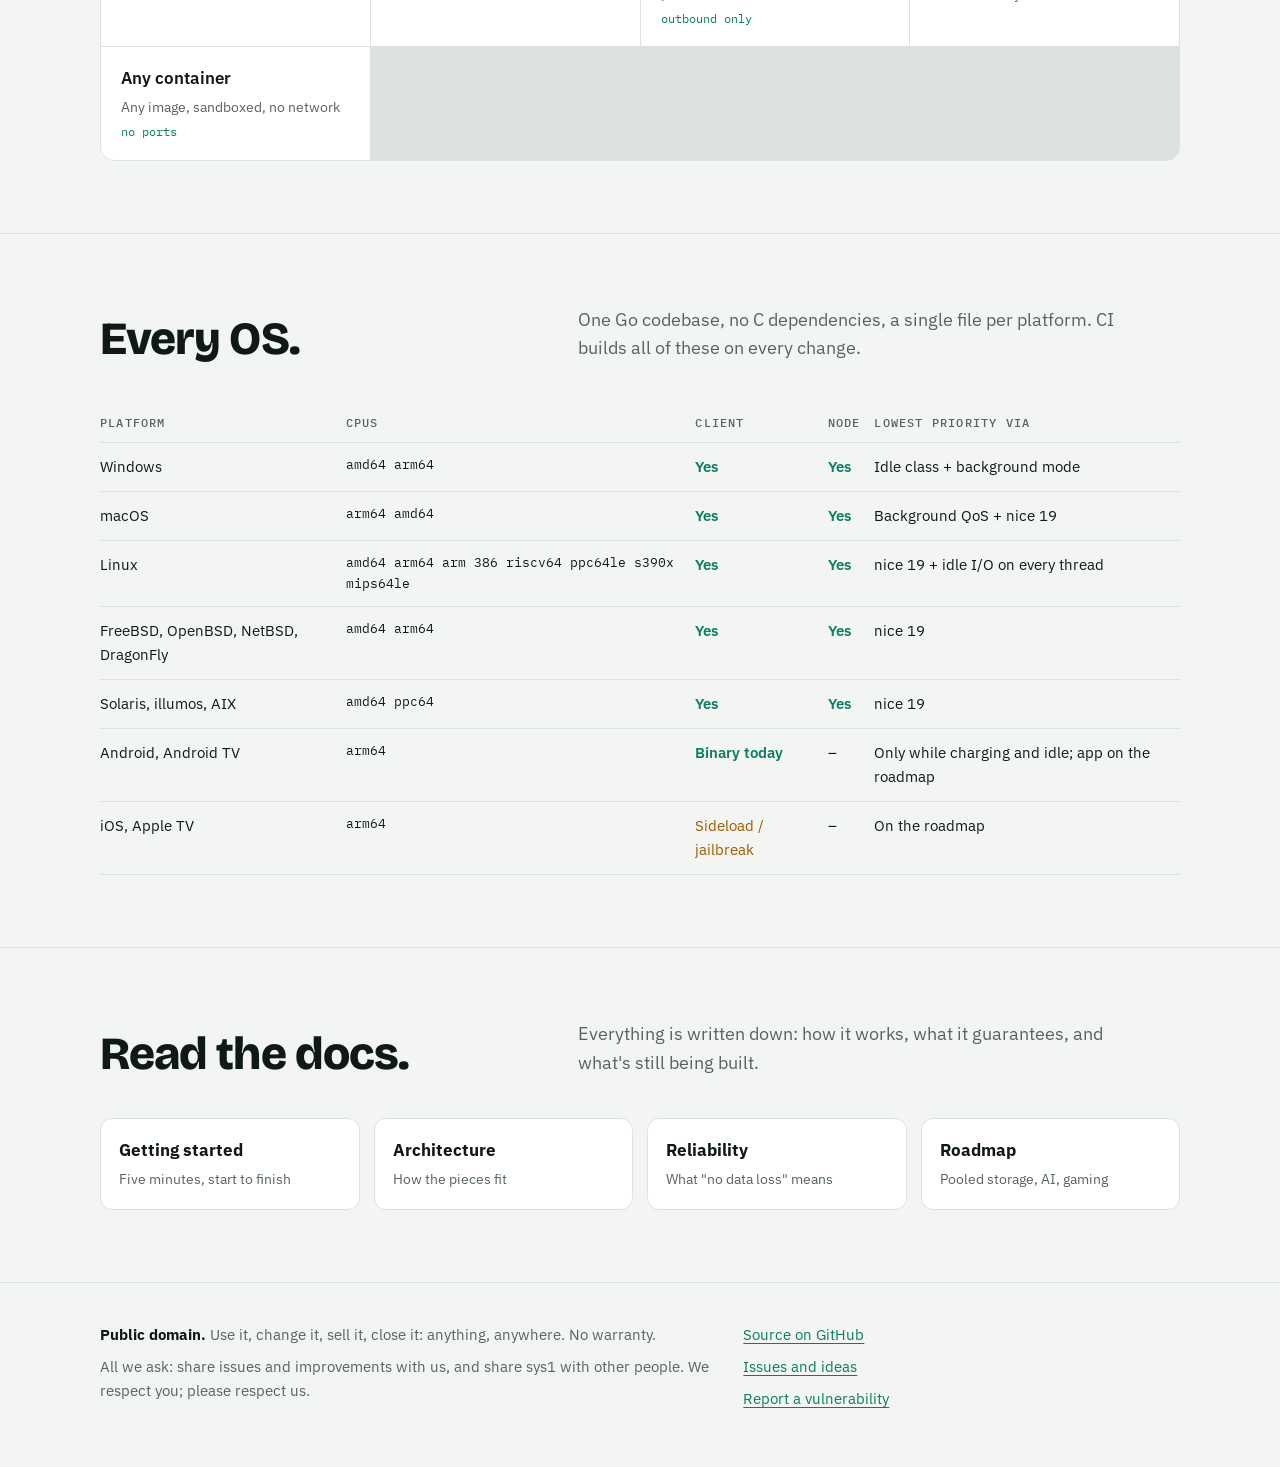
==== commit 489e76b3: "docs, site: v0.2.0 installers, Scoop, container Refs #1 #2 #3 #4 #5 #7" ====
--- a/site/index.html
+++ b/site/index.html
@@ -298,9 +298,10 @@
         </div>
       </div>
       <p class="formats">
-        Or pick a file from <a href="https://github.com/A-Hackers-Guide/sys1/releases">Releases</a>:
-        <code>.zip</code> <code>.tar.gz</code> <code>.deb</code> <code>.rpm</code> <code>.apk</code> <code>.pkg.tar.zst</code> <code>.ipk</code>.
-        Coming next: <code>.pkg</code> <code>.msi</code> winget, AppImage, Flatpak, Snap, Scoop, AUR, Nix and more
+        Or pick an installer from <a href="https://github.com/A-Hackers-Guide/sys1/releases">Releases</a>:
+        <code>.pkg</code> (macOS) <code>.msi</code> (Windows) <code>.deb</code> <code>.rpm</code> <code>.apk</code> <code>.pkg.tar.zst</code> AppImage <code>.snap</code> FreeBSD <code>.pkg</code> <code>.txz</code> <code>.tzst</code> <code>.ipk</code> <code>.zip</code> <code>.tar.gz</code>.
+        Also on Scoop (<code>scoop install a-hackers-guide/sys1</code>) and as a container (<code>ghcr.io/a-hackers-guide/sys1</code>).
+        Coming next: winget, Flatpak, AUR, Nix and more
         (<a href="https://github.com/A-Hackers-Guide/sys1/blob/main/docs/DISTRIBUTION.md">status of each</a>).
       </p>
     </div>
